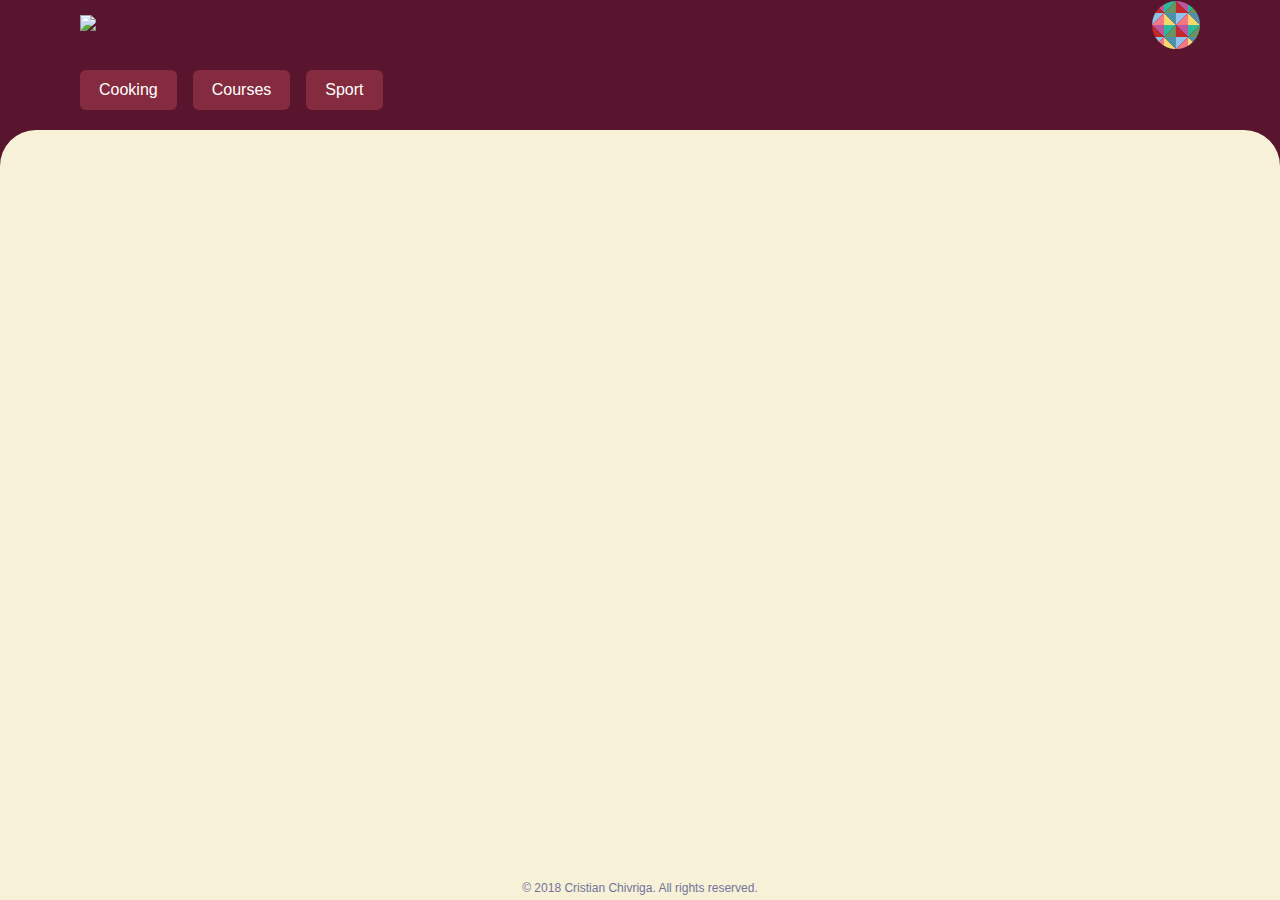
==== views/main.html @ 91708dda "new visuals" ====
<!DOCTYPE html>
<html lang="en">
<head>
    <meta charset="UTF-8">
    <title>To-Do</title>
    <link href="./../public/styles/main.css" rel="stylesheet" type="text/css">
</head>
<body>
<section class="room">
    <div class="header">
        <div class="toolbar">
            <div class="logo">
                <a href="#Home">
                    <img src="./../public/assets/logo_white.svg">
                </a>
            </div>
            <div class="menu">
                <img class="account" src="../public/assets/icons/account.svg">
            </div>
        </div>
        <div class="bookmarks">
            <div class="bookmark">Cooking</div>
            <div class="bookmark">Courses</div>
            <div class="bookmark">Sport</div>
        </div>
    </div>
    <div class="studio">
    </div>
    <div class="footer">
        <p>© 2018 Cristian Chivriga. All rights reserved.</p>
    </div>
</section>
<section class="settings">
    <div class="settings_header">
        <div class="settings_account">
            <img class="account_image" src="../public/assets/icons/account.svg"/>
            <p class="account_name">Cristian Chivriga</p>
        </div>
        <img class="settings_back" src="../public/assets/icons/cancel.svg">
    </div>
    <div class="settings_details">
        <a class="setting" href="#settings">
            <img src="../public/assets/icons/settings.svg">
            <p>Settings</p>
        </a>
        <a class="setting" href="#preferences">
            <img src="../public/assets/icons/preferences.svg">
            <p>Preferences</p>
        </a>
    </div>
</section>
<script src="./../public/scripts/script.js" type="text/javascript"></script>
</body>
</html>
---- public/styles/main.css ----
* {
    margin: 0;
    padding: 0;
    box-sizing: border-box;
    font-family: "Brandon Grotesque Medium", "Roboto", sans-serif;

}

a {
    text-decoration: none;
}

html, body {
    height: 100%;
    width: 100%;
    overflow: hidden;
}

body {
    background-color: #59152D;
    display: flex;
    flex-direction: column;
}

.room {
    display: flex;
    justify-content: center;
    align-items: center;
    flex-direction: column;
    height: 100%;
}

/* Header Styling */
.header {
    background-color: #59152D;
    width: 100%;
    display: flex;
    justify-content: center;
    align-items: center;
    flex-direction: column;
}

.toolbar {
    width: 100%;
    display: flex;
    justify-content: space-between;
    align-items: center;
    flex-direction: row;
}

.logo {
    margin: 15px 40px 15px 80px;
}

.logo > * > img {
    height: 84px;
    width: auto;
}

.menu {
    margin-right: 80px;
    display: flex;
    justify-content: space-between;
    align-items: center;
    flex-direction: row;
}

.menu > img {
    height: 48px;
    width: auto;
}

.bookmarks {
    padding: 20px 72px;
    width: 100%;
    display: flex;
    justify-content: flex-start;
    align-items: center;
    flex-direction: row;
}

.bookmark {
    margin: 0 8px;
    display: flex;
    justify-content: center;
    align-items: center;
    background-color: #852B40;
    border-radius: 6px;
    padding: 11px 19px;
    color: white;
}

/* Welcoming Styling */
.studio {
    border-radius: 36px 36px 0 0;
    width: 100%;
    display: flex;
    justify-content: center;
    align-items: center;
    flex-direction: row;
    flex: 1;
    background-color: #F7F1D8;
}


/* Footer Styling */
.footer {
    width: 100%;
    background-color: #F7F1D8;
}

.footer > p {
    text-align: center;
    margin: 5px 0;
    font-size: 12px;
    color: #73739B;
}

/* Settings Menu */
.settings {
    position: absolute;
    display: flex;
    justify-content: center;
    align-items: center;
    flex-direction: column;
    z-index: 1;
    padding: 40px 40px 0 40px;
    background-color: #852B40;
    left: 100%;
    width: 25%;
    height: 100%;
}

.settings > * {
    margin: 16px 0;
}

.slide_left_in {
    animation: slide_left_out 0.3s forwards ease-out;
}

.slide_left_out {
    animation: slide_left_in 0.3s forwards ease-in;
}

@keyframes slide_left_out {
    0% {
        transform: translate(0, 0);
    }
    100% {
        transform: translate(-100%, 0);
    }
}

@keyframes slide_left_in {
    0% {
        transform: translate(-100%, 0);
    }
    100% {
        transform: translate(0, 0);
    }
}

.settings_header {
    display: flex;
    justify-content: center;
    align-items: center;
    flex-direction: row;
}

.settings_account {
    display: flex;
    justify-content: center;
    align-items: center;
    flex-direction: column;
}

.settings_account > * {
    margin: 12px 0;
}

.account_name {
    display: flex;
    font-size: 24px;
    color: #FFFFFF;
}

.account_image {
    margin: 0 15px;
    width: 60px;
    height: auto;
}

.account_image {
    width: 64px;
    height: auto;
}

.account_image:hover {
    transform: scale(1.15);
}

.settings_back {
    position: absolute;
    top: 0;
    left: 100%;
    transform: translate(-200%, 100%);
    width: 20px;
    height: auto;
}

.settings_back:hover {
    transform: translate(-200%, 100%) scale(1.15);
}

.settings_details {
    display: flex;
    flex: 1;
    flex-direction: column;
    justify-content: flex-start;
    align-items: flex-start;
    width: 100%;
}

.setting {
    display: flex;
    flex-direction: row;
    justify-content: center;
    align-items: center;
    margin: 16px 0;
}

.settings_details > a > img {
    margin-right: 8px;
    width: 20px;
    height: auto;
}

.settings_details > a > img:hover {
    transform: scale(1.15);
}

.settings_details > a > p {
    font-size: 18px;
    color: #FFFFFF;
}
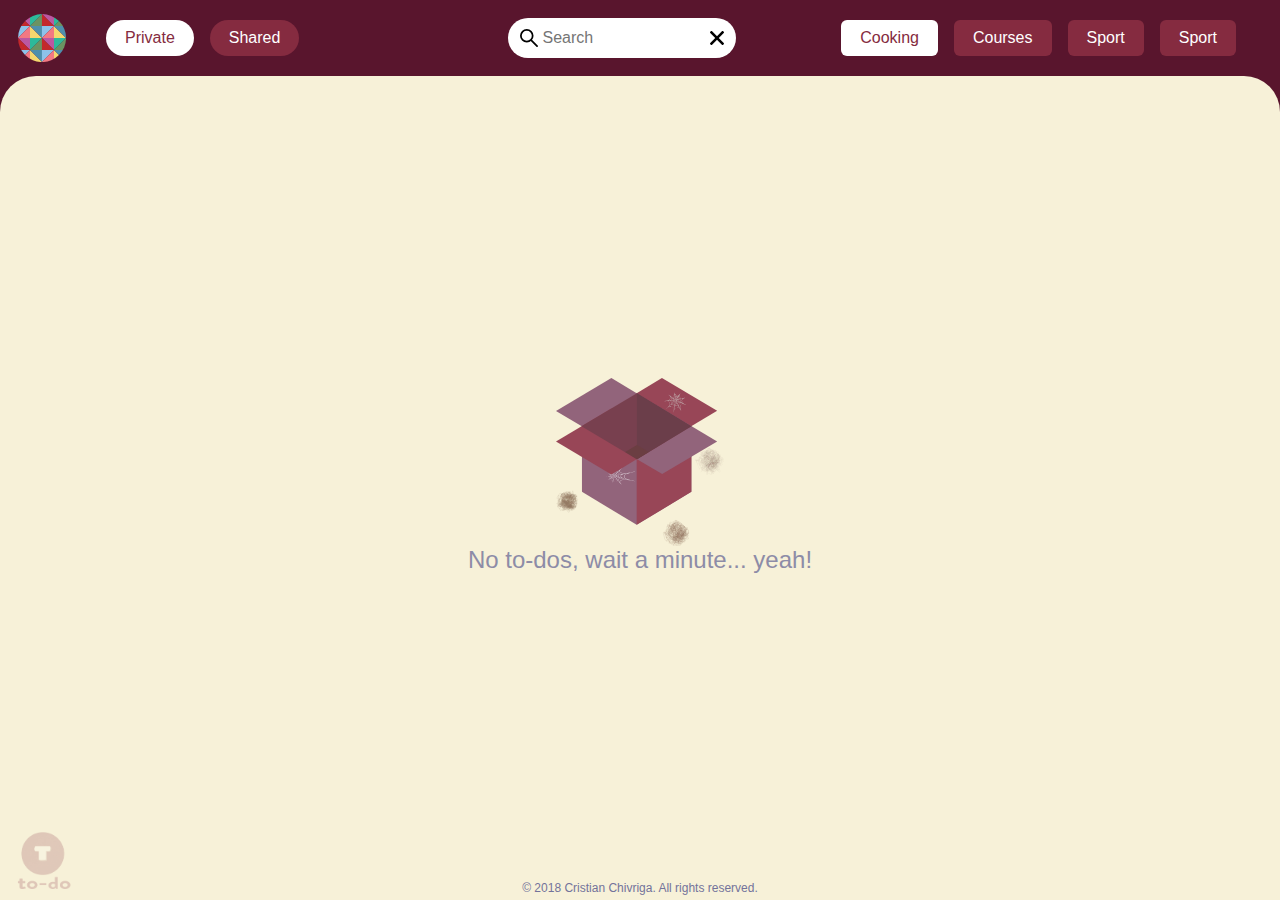
==== commit bf858166: "new visuals, ready for scripting" ====
--- a/views/main.html
+++ b/views/main.html
@@ -4,27 +4,57 @@
     <meta charset="UTF-8">
     <title>To-Do</title>
     <link href="./../public/styles/main.css" rel="stylesheet" type="text/css">
+
+    <link rel="apple-touch-icon" sizes="57x57" href="./../public/assets/favicon/apple-icon-57x57.png">
+    <link rel="apple-touch-icon" sizes="60x60" href="./../public/assets/favicon/apple-icon-60x60.png">
+    <link rel="apple-touch-icon" sizes="72x72" href="./../public/assets/favicon/apple-icon-72x72.png">
+    <link rel="apple-touch-icon" sizes="76x76" href="./../public/assets/favicon/apple-icon-76x76.png">
+    <link rel="apple-touch-icon" sizes="114x114" href="./../public/assets/favicon/apple-icon-114x114.png">
+    <link rel="apple-touch-icon" sizes="120x120" href="./../public/assets/favicon/apple-icon-120x120.png">
+    <link rel="apple-touch-icon" sizes="144x144" href="./../public/assets/favicon/apple-icon-144x144.png">
+    <link rel="apple-touch-icon" sizes="152x152" href="./../public/assets/favicon/apple-icon-152x152.png">
+    <link rel="apple-touch-icon" sizes="180x180" href="./../public/assets/favicon/apple-icon-180x180.png">
+    <link rel="icon" type="image/png" sizes="192x192"  href="./../public/assets/favicon/android-icon-192x192.png">
+    <link rel="icon" type="image/png" sizes="32x32" href="./../public/assets/favicon/favicon-32x32.png">
+    <link rel="icon" type="image/png" sizes="96x96" href="./../public/assets/favicon/favicon-96x96.png">
+    <link rel="icon" type="image/png" sizes="16x16" href="./../public/assets/favicon/favicon-16x16.png">
+    <link rel="manifest" href="./../public/assets/favicon/manifest.json">
+    <meta name="msapplication-TileColor" content="#ffffff">
+    <meta name="msapplication-TileImage" content="./../ms-icon-144x144.png">
+    <meta name="theme-color" content="#ffffff">
 </head>
 <body>
 <section class="room">
     <div class="header">
         <div class="toolbar">
-            <div class="logo">
-                <a href="#Home">
-                    <img src="./../public/assets/logo_white.svg">
-                </a>
-            </div>
-            <div class="menu">
-                <img class="account" src="../public/assets/icons/account.svg">
+            <img class="account" src="../public/assets/icons/account.svg">
+            <div class="options">
+                <div class="option active">Private</div>
+                <div class="option">Shared</div>
             </div>
         </div>
+        <div class="search_container">
+            <input class="search" type="text" placeholder="Search">
+            <img class="lens" src="./../public/assets/icons/lens.svg"/>
+            <img class="clear" src="./../public/assets/icons/cancel_black.svg"/>
+        </div>
         <div class="bookmarks">
-            <div class="bookmark">Cooking</div>
+            <div class="bookmark active">Cooking</div>
             <div class="bookmark">Courses</div>
+            <div class="bookmark">Sport</div>
             <div class="bookmark">Sport</div>
         </div>
     </div>
     <div class="studio">
+        <div class="logo">
+            <a href="#Home">
+                <img src="./../public/assets/logo.png">
+            </a>
+        </div>
+        <div class="empty">
+            <img src="./../public/assets/package.svg">
+            <p class="empty_text">No to-dos, wait a minute... yeah!</p>
+        </div>
     </div>
     <div class="footer">
         <p>© 2018 Cristian Chivriga. All rights reserved.</p>
--- a/public/styles/main.css
+++ b/public/styles/main.css
@@ -4,6 +4,9 @@
     box-sizing: border-box;
     font-family: "Brandon Grotesque Medium", "Roboto", sans-serif;
 
+    -moz-user-select: none;
+    -webkit-user-select: none;
+    user-select: none;
 }
 
 a {
@@ -35,46 +38,98 @@
     background-color: #59152D;
     width: 100%;
     display: flex;
-    justify-content: center;
-    align-items: center;
-    flex-direction: column;
+    justify-content: space-around;
+    align-items: center;
+    flex-direction: row;
+}
+
+.header > * {
+    margin: 0 18px;
 }
 
 .toolbar {
-    width: 100%;
-    display: flex;
-    justify-content: space-between;
-    align-items: center;
-    flex-direction: row;
-}
-
-.logo {
-    margin: 15px 40px 15px 80px;
-}
-
-.logo > * > img {
-    height: 84px;
-    width: auto;
-}
-
-.menu {
-    margin-right: 80px;
-    display: flex;
-    justify-content: space-between;
-    align-items: center;
-    flex-direction: row;
-}
-
-.menu > img {
+    flex: 2;
+    display: flex;
+    justify-content: center;
+    align-items: center;
+    flex-direction: row;
+}
+
+.account {
+    margin-right: 16px;
     height: 48px;
     width: auto;
 }
 
+.options {
+    margin-left: 16px;
+    width: 100%;
+    display: flex;
+    justify-content: flex-start;
+    align-items: center;
+    flex-direction: row;
+}
+
+.option {
+    margin: 0 8px;
+    display: flex;
+    justify-content: center;
+    align-items: center;
+    background-color: #852B40;
+    border-radius: 50px;
+    padding: 9px 19px;
+    color: white;
+}
+
+.active {
+    background-color: #FFFFFF !important;
+    color: #852B40 !important;
+}
+
+.search_container {
+    position: relative;
+    flex: 1;
+    display: flex;
+    justify-content: center;
+    align-items: center;
+    flex-direction: row;
+}
+
+.search {
+    padding: 0 15%;
+    width: 100%;
+    border: none;
+    background-color: #ffffff;
+    height: 40px;
+    border-radius: 20px;
+    font-family: "Roboto", sans-serif;
+    font-size: 16px;
+}
+
+.search:focus {
+    outline: none;
+}
+
+.lens {
+    position: absolute;
+    left: 5%;
+    height: auto;
+    width: 18px;
+}
+
+.clear {
+    position: absolute;
+    left: 95%;
+    height: auto;
+    width: 14px;
+    transform: translate(-100%, 0);
+}
+
 .bookmarks {
-    padding: 20px 72px;
-    width: 100%;
-    display: flex;
-    justify-content: flex-start;
+    flex: 2;
+    padding: 20px 18px;
+    display: flex;
+    justify-content: flex-end;
     align-items: center;
     flex-direction: row;
 }
@@ -86,12 +141,13 @@
     align-items: center;
     background-color: #852B40;
     border-radius: 6px;
-    padding: 11px 19px;
+    padding: 9px 19px;
     color: white;
 }
 
 /* Welcoming Styling */
 .studio {
+    position: relative;
     border-radius: 36px 36px 0 0;
     width: 100%;
     display: flex;
@@ -102,6 +158,41 @@
     background-color: #F7F1D8;
 }
 
+.logo {
+    position: absolute;
+    left: 0;
+    top: 100%;
+    transform: translate(25%, -75%);
+}
+
+.logo > * > img {
+    height: 64px;
+    width: auto;
+    opacity: 0.2;
+}
+
+.empty {
+    display: flex;
+    justify-content: center;
+    align-items: center;
+    flex-direction: column;
+    position: absolute;
+    left: 50%;
+    top: 50%;
+    transform: translate(-50%, -50%);
+}
+
+.empty > img {
+    height: 168px;
+    width: auto;
+    opacity: 0.8;
+}
+
+.empty_text {
+    font-size: 24px;
+    color: #73739b;
+    opacity: 0.8;
+}
 
 /* Footer Styling */
 .footer {
@@ -126,7 +217,7 @@
     z-index: 1;
     padding: 40px 40px 0 40px;
     background-color: #852B40;
-    left: 100%;
+    transform: translate(-100%, 0);
     width: 25%;
     height: 100%;
 }
@@ -144,6 +235,15 @@
 }
 
 @keyframes slide_left_out {
+    0% {
+        transform: translate(-100%, 0);
+    }
+    100% {
+        transform: translate(0, 0);
+    }
+}
+
+@keyframes slide_left_in {
     0% {
         transform: translate(0, 0);
     }
@@ -152,15 +252,6 @@
     }
 }
 
-@keyframes slide_left_in {
-    0% {
-        transform: translate(-100%, 0);
-    }
-    100% {
-        transform: translate(0, 0);
-    }
-}
-
 .settings_header {
     display: flex;
     justify-content: center;
@@ -196,7 +287,7 @@
     height: auto;
 }
 
-.account_image:hover {
+.account_image:hover, .account:hover {
     transform: scale(1.15);
 }
 
@@ -230,17 +321,17 @@
     margin: 16px 0;
 }
 
+.setting:hover {
+    transform: scale(1.15);
+}
+
 .settings_details > a > img {
     margin-right: 8px;
     width: 20px;
     height: auto;
 }
 
-.settings_details > a > img:hover {
-    transform: scale(1.15);
-}
-
 .settings_details > a > p {
     font-size: 18px;
     color: #FFFFFF;
-}+}
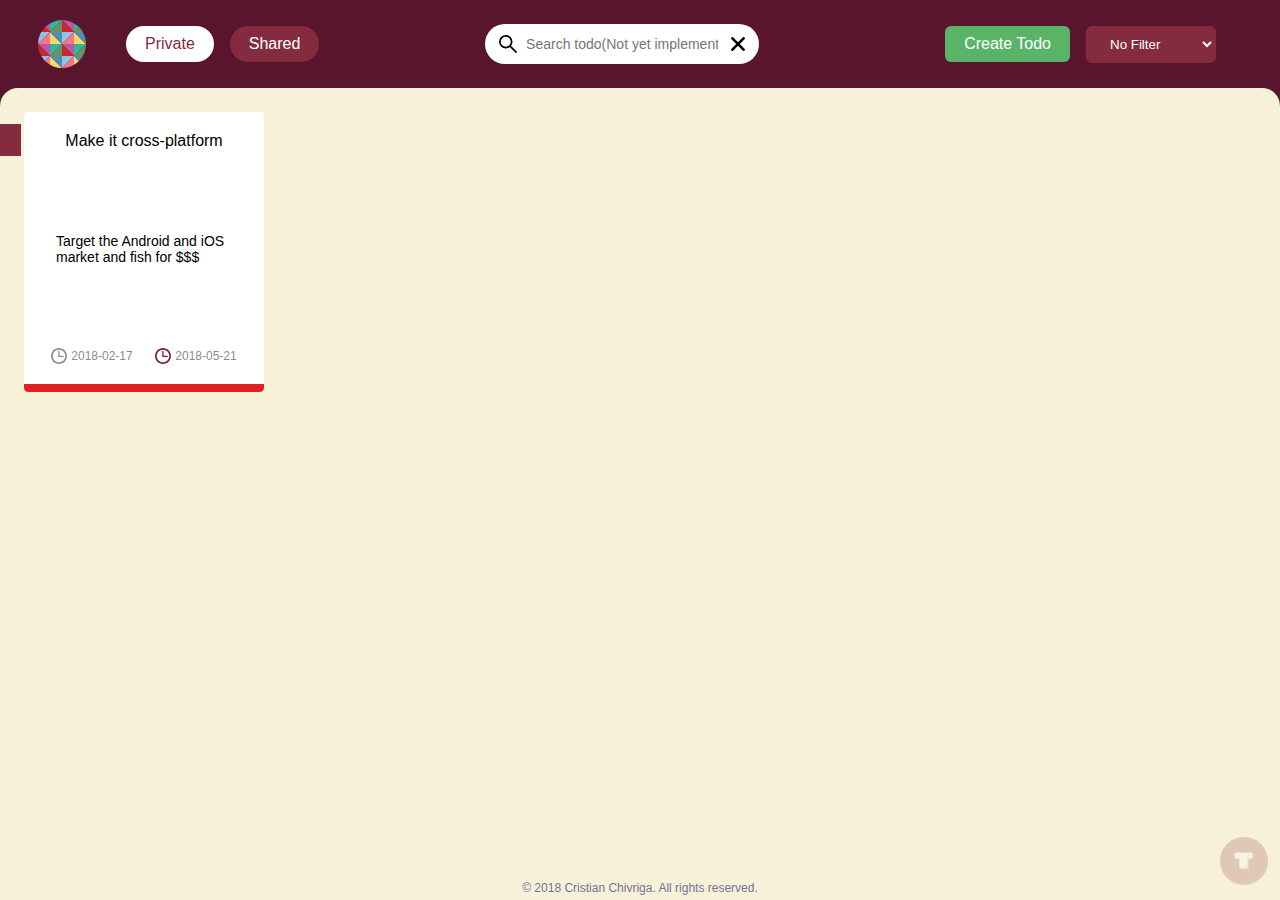
==== commit 317ce202: "most of functionalities done" ====
--- a/views/main.html
+++ b/views/main.html
@@ -27,28 +27,149 @@
 <section class="room">
     <div class="header">
         <div class="toolbar">
-            <img class="account" src="../public/assets/icons/account.svg">
-            <div class="options">
-                <div class="option active">Private</div>
-                <div class="option">Shared</div>
+            <div class="toolbar_set">
+                <img class="account" src="../public/assets/icons/account.svg">
+                <div class="options">
+                    <div class="option active">Private</div>
+                    <div class="option">Shared</div>
+                </div>
             </div>
         </div>
         <div class="search_container">
-            <input class="search" type="text" placeholder="Search">
+            <input class="search" type="text" placeholder="Search todo(Not yet implemented)">
             <img class="lens" src="./../public/assets/icons/lens.svg"/>
             <img class="clear" src="./../public/assets/icons/cancel_black.svg"/>
         </div>
         <div class="bookmarks">
-            <div class="bookmark active">Cooking</div>
-            <div class="bookmark">Courses</div>
-            <div class="bookmark">Sport</div>
-            <div class="bookmark">Sport</div>
+            <div class="bookmark todo_action">
+                Create Todo
+            </div>
+            <select class="bookmark todo_filter">
+                <option value="nothing">No Filter</option>
+                <option value="date">Date Filter</option>
+                <option value="title">Title Filter</option>
+                <option value="done">Done Filter</option>
+                <option value="doing">Doing Filter</option>
+                <option value="todo">Todo Filter</option>
+            </select>
         </div>
     </div>
     <div class="studio">
+        <div class="workspace"></div>
+
+        <div class="task">
+            <div class="task_container">
+                <div class="task_header">
+                    <p class="task_title"></p>
+                </div>
+                <div class="task_container">
+                    <p class="task_description"></p>
+                </div>
+                <div class="task_timetable">
+                    <div class="timetable">
+                        <img src="./../public/assets/icons/clock_gray.svg"/>
+                        <p class="creation"></p>
+                    </div>
+                    <div class="timetable">
+                        <img src="./../public/assets/icons/clock_accent.svg"/>
+                        <p class="deadline"></p>
+                    </div>
+                </div>
+            </div>
+            <div class="task_progressbar"></div>
+            <div class="task_overlay">
+                <p>Edit</p>
+            </div>
+        </div>
+
+        <div class="form">
+            <div class="form_header">
+                <p id="form_mode">Edit Mode</p>
+            </div>
+            <div class="form_details">
+
+                <label for="title">Title</label>
+                <input type="text" id="title" placeholder="Title">
+
+                <label for="description">Description</label>
+                <textarea id="description" placeholder="Description"></textarea>
+
+                <div class="form_dates">
+                    <div class="form_date">
+                        <label for="creation">Creation</label>
+                        <div class="form_date_container">
+                            <img class="creation_calendar" src="./../public/assets/icons/calendar_closed.svg"/>
+                            <p id="creation">yyyy-mm-dd</p>
+                        </div>
+                    </div>
+
+                    <div class="form_date">
+                        <label for="deadline">Deadline</label>
+                        <div class="form_date_container">
+                            <img class="deadline_calendar" src="./../public/assets/icons/calendar.svg"/>
+                            <p id="deadline">yyyy-mm-dd</p>
+                        </div>
+
+                        <div class="calendar">
+                            <div class="calendar_my">
+                                <img class="calendar_back" src="./../public/assets/icons/left-arrow.svg">
+                                <p class="calendar_header">May 2018</p>
+                                <img class="calendar_next" src="./../public/assets/icons/right-arrow.svg">
+                            </div>
+                            <div class="calendar_d">
+                                <div class="calendar_df">
+                                    <p class="day_f">S</p>
+                                    <p class="day_f">M</p>
+                                    <p class="day_f">T</p>
+                                    <p class="day_f">W</p>
+                                    <p class="day_f">T</p>
+                                    <p class="day_f">F</p>
+                                    <p class="day_f">S</p>
+                                </div>
+                                <div class="calendar_dn"></div>
+                            </div>
+                        </div>
+                    </div>
+                </div>
+
+                <div class="form_options">
+                    <div class="form_option">
+                        <label for="status">Status</label>
+                        <select id="status" >
+                            <option>TODO</option>
+                            <option>DOING</option>
+                            <option>DONE</option>
+                        </select>
+                    </div>
+
+                    <div class="form_option_divider"></div>
+
+                    <div class="form_option">
+                        <label for="people">People</label>
+                        <div class="form_add">
+                            <select id="people"></select>
+                            <img class="add_person" src="./../public/assets/icons/add.svg"/>
+                        </div>
+                    </div>
+                </div>
+
+                <div class="people"></div>
+
+            </div>
+            <div class="form_action">
+                <div class="actions">
+                    <button class="delete">Delete</button>
+                </div>
+                <div class="actions ">
+                    <button class="update">Update</button>
+                    <button class="create">Create</button>
+                </div>
+            </div>
+            <img class="form_close" src="../public/assets/icons/cancel.svg">
+        </div>
         <div class="logo">
             <a href="#Home">
-                <img src="./../public/assets/logo.png">
+                <img src="./../public/assets/logo_circular.png">
             </a>
         </div>
         <div class="empty">
@@ -64,7 +185,8 @@
     <div class="settings_header">
         <div class="settings_account">
             <img class="account_image" src="../public/assets/icons/account.svg"/>
-            <p class="account_name">Cristian Chivriga</p>
+            <input class="account_name" type="text">
+            <input class="account_email" type="text">
         </div>
         <img class="settings_back" src="../public/assets/icons/cancel.svg">
     </div>
--- a/public/styles/main.css
+++ b/public/styles/main.css
@@ -14,9 +14,9 @@
 }
 
 html, body {
-    height: 100%;
-    width: 100%;
-    overflow: hidden;
+    height:100%;
+    width: 100%;
+    overflow-x: hidden;
 }
 
 body {
@@ -26,15 +26,16 @@
 }
 
 .room {
-    display: flex;
-    justify-content: center;
-    align-items: center;
-    flex-direction: column;
-    height: 100%;
+    flex: 1;
+    display: flex;
+    justify-content: center;
+    align-items: center;
+    flex-direction: column;
 }
 
 /* Header Styling */
 .header {
+    padding: 20px;
     background-color: #59152D;
     width: 100%;
     display: flex;
@@ -48,7 +49,14 @@
 }
 
 .toolbar {
-    flex: 2;
+    flex: 3;
+    display: flex;
+    justify-content: space-between;
+    align-items: center;
+    flex-direction: row;
+}
+
+.toolbar_set {
     display: flex;
     justify-content: center;
     align-items: center;
@@ -56,6 +64,7 @@
 }
 
 .account {
+    cursor: pointer;
     margin-right: 16px;
     height: 48px;
     width: auto;
@@ -71,6 +80,7 @@
 }
 
 .option {
+    cursor: pointer;
     margin: 0 8px;
     display: flex;
     justify-content: center;
@@ -86,9 +96,25 @@
     color: #852B40 !important;
 }
 
+.todo_action {
+    background-color: #5ab467 !important;
+}
+
+.todo_action:hover {
+    background-color: #49b256 !important;
+    color: white !important;
+}
+
+.todo_filter {
+    width: 130px;
+    height: 100%;
+    display: inline-block;
+    padding: 9px 19px;
+}
+
 .search_container {
     position: relative;
-    flex: 1;
+    flex: 2;
     display: flex;
     justify-content: center;
     align-items: center;
@@ -103,7 +129,7 @@
     height: 40px;
     border-radius: 20px;
     font-family: "Roboto", sans-serif;
-    font-size: 16px;
+    font-size: 14px;
 }
 
 .search:focus {
@@ -126,8 +152,8 @@
 }
 
 .bookmarks {
-    flex: 2;
-    padding: 20px 18px;
+    flex: 3;
+    padding: 0 18px;
     display: flex;
     justify-content: flex-end;
     align-items: center;
@@ -145,34 +171,542 @@
     color: white;
 }
 
+.bookmark:hover {
+    background-color: white;
+    color: #852B40;
+}
+
 /* Welcoming Styling */
 .studio {
     position: relative;
-    border-radius: 36px 36px 0 0;
-    width: 100%;
-    display: flex;
-    justify-content: center;
-    align-items: center;
-    flex-direction: row;
+    border-radius: 18px 18px 0 0;
+    width: 100%;
+    display: flex;
+    justify-content: center;
+    align-items: center;
+    flex-direction: column;
     flex: 1;
     background-color: #F7F1D8;
 }
 
+.workspace {
+    position: absolute;
+    padding: 16px;
+    display: flex;
+    flex: 1;
+    width: 100%;
+    height: 100%;
+    justify-content: flex-start;
+    align-items: flex-start;
+    flex-wrap: wrap;
+    overflow: auto;
+}
+
+/* Task Styling */
+.task {
+    cursor: pointer;
+    overflow: hidden;
+    position: relative;
+    margin: 8px;
+    width: 240px;
+    height: 280px;
+    border-radius: 4px;
+    background-color: white;
+    display: none;
+    justify-content: center;
+    flex-direction: column;
+}
+
+.task:hover .task_overlay {
+    height: 100%;
+    top: 0;
+    background-color: #852B40;
+    overflow: visible;
+}
+
+.task_container {
+    padding: 16px;
+    display: flex;
+    flex: 1;
+    justify-content: center;
+    align-items: center;
+    flex-direction: column;
+}
+
+.task_container > * {
+    margin: 4px 0;
+    white-space: pre-wrap;
+    overflow: hidden;
+}
+
+.task_timetable {
+    width: 100%;
+    display: flex;
+    justify-content: space-around;
+    align-items: center;
+    flex-direction: row;
+}
+
+.task_header {
+    display: flex;
+    justify-content: center;
+    align-items: center;
+    flex-direction: row;
+}
+
+.task_title {
+    text-align: center;
+    font-size: 16px;
+}
+
+::-webkit-scrollbar {
+    display: none;
+}
+
+.task_container {
+    display: flex;
+    flex: 1;
+    justify-content: center;
+    align-items: center;
+}
+
+.task_container > * {
+    margin: 4px 0;
+}
+
+.task_container > p {
+    font-size: 14px;
+}
+
+.timetable {
+    flex: 1;
+    display: flex;
+    justify-content: center;
+    align-items: center;
+    flex-direction: row;
+}
+
+.timetable > img {
+    height: 16px;
+    width: auto;
+}
+
+.timetable > * {
+    margin: 0 2px;
+}
+
+.timetable > p {
+    font-size: 12px;
+    color: #8C8C8C;
+}
+
+.task_progressbar {
+    width: 50%;
+    height: 8px;
+    background-color: #852B40;
+    border-radius: 0 0 0 4px;
+}
+
+.task_overlay {
+    overflow: hidden;
+    position: absolute;
+    top: 100%;
+    height: 0;
+    width: 100%;
+    display: flex;
+    justify-content: center;
+    align-items: center;
+    flex-direction: column;
+}
+
+.task_overlay > p {
+    font-size: 28px;
+    color: white;
+    opacity: 0.8;
+}
+
+/* Form task Styling */
+.form {
+    display: none;
+    background-color: #59152D;
+    z-index: 1;
+    position: absolute;
+    width: 480px;
+    height: 600px;
+    border-radius: 4px;
+    justify-content: center;
+    align-items: center;
+    flex-direction: column;
+    padding: 16px 32px;
+}
+
+.form_header {
+    padding: 8px 0;
+    width: 100%;
+    display: flex;
+    justify-content: center;
+    align-items: center;
+    flex-direction: column;
+}
+
+.form_header > p {
+    font-size: 24px;
+    color: white;
+}
+
+.form_details {
+    width: 100%;
+    display: flex;
+    flex: 1;
+    justify-content: flex-start;
+    align-items: flex-start;
+    flex-direction: column;
+}
+
+.form_details > * {
+    margin-bottom: 16px;
+}
+
+label {
+    margin-bottom: 4px !important;
+    color: white;
+}
+
+.form_details > input {
+    outline: none;
+    padding: 0 8px;
+    border: 1px solid #852B40;
+    border-radius: 4px;
+    width: 100%;
+    height: 40px;
+    color: #000000;
+}
+
+textarea {
+    min-width: 100%;
+    max-width: 100%;
+    outline: none;
+    height: 96px;
+    padding: 8px;
+    border: 1px solid #852B40;
+    border-radius: 4px;
+    width: 100%;
+    color: #000000;
+}
+
+.form_dates {
+    width: 100%;
+    display: flex;
+    justify-content: flex-start;
+    align-items: center;
+    flex-direction: row;
+}
+
+.form_date {
+    position: relative;
+    display: flex;
+    flex: 1;
+    justify-content: center;
+    align-items: flex-start;
+    flex-direction: column;
+}
+
+.form_date_container {
+    display: flex;
+    justify-content: center;
+    align-items: center;
+    flex-direction: row;
+}
+
+.form_date_container > img {
+    width: 16px;
+    height: auto;
+}
+
+.form_date_container:nth-last-of-type(2) {
+    cursor: pointer;
+}
+
+.form_date_container > p {
+    margin: 0 4px;
+    color: white;
+}
+
+.calendar {
+    z-index: 1;
+    position: absolute;
+    display: none;
+    justify-content: center;
+    align-items: center;
+    flex-direction: column;
+    width: 200px;
+    height: 180px;
+    top: 100%;
+}
+
+.calendar_my {
+    padding: 0 8px;
+    width: 100%;
+    background-color: #5ab467;
+    display: flex;
+    flex: 2;
+    justify-content: space-between;
+    align-items: center;
+    flex-direction: row;
+}
+
+.calendar_my > img {
+    width: 12px;
+    height: auto;
+}
+
+.calendar_my > p {
+    color: white;
+}
+
+.calendar_d {
+    width: 100%;
+    background-color: white;
+    display: flex;
+    flex: 7;
+    justify-content: center;
+    align-items: center;
+    flex-direction: column;
+}
+
+.calendar_df {
+    padding: 8px 16px;
+    width: 100%;
+    display: flex;
+    justify-content: center;
+    align-items: center;
+    flex-direction: row;
+}
+
+.calendar_df > p {
+    font-size: 12px;
+    width: calc(100%/7.0);
+    text-align: center;
+}
+
+.calendar_dn {
+    padding: 4px 16px 8px 16px;
+    width: 100%;
+    display: flex;
+    flex: 1;
+    justify-content: flex-start;
+    align-items: flex-start;
+    align-content: flex-start;
+    flex-direction: row;
+    flex-wrap: wrap;
+    flex-flow: row wrap;
+}
+
+.calendar_dn > p {
+    display: flex;
+    align-items: center;
+    justify-content: center;
+    border-radius: 4px;
+    width: calc(100%/7);
+    height: calc(100%/5);
+    font-size: 10px;
+}
+
+.selectable:hover {
+    background-color: #5ab467;
+}
+
+/* Select and Options for status and people */
+.form_options  {
+    width: 100%;
+    display: flex;
+    justify-content: flex-start;
+    align-items: center;
+    flex-direction: row;
+}
+
+.form_option {
+    display: flex;
+    justify-content: center;
+    align-items: flex-start;
+    flex-direction: column;
+}
+
+.form_option_divider {
+    background-color: white;
+    margin: 0 16px;
+    width: 1px;
+    height: 40px;
+}
+
+.form_add {
+    display: flex;
+    justify-content: center;
+    align-items: center;
+    flex-direction: row;
+}
+
+.add_person {
+    margin: 0 8px;
+    width: 16px;
+    height: auto;
+}
+
+.add_person:hover {
+    transform: scale(1.15);
+}
+
+select {
+    outline: none;
+    height: 36px;
+    width: 72px;
+    border: 1px solid #852B40;
+    border-radius: 4px;
+    color: #000000;
+}
+
+/* People */
+.people {
+    width: 100%;
+    display: flex;
+    flex: 1;
+    justify-content: flex-start;
+    align-items: flex-start;
+    flex-direction: row;
+    flex-wrap: wrap;
+    overflow: auto;
+}
+
+.person {
+    position: relative;
+    overflow: hidden;
+    margin: 4px;
+    height: auto;
+    display: flex;
+    background-color: #5ab467;
+    border-radius: 4px;
+    color: white;
+}
+
+.person > p {
+    padding: 4px 8px;
+}
+
+.person:hover .person_overlay {
+    height: 100%;
+    top: 0;
+    background-color: #852B40;
+    overflow: visible;
+}
+
+.person_overlay {
+    height: 100%;
+    top: 100%;
+    overflow: hidden;
+    position: absolute;
+    width: 100%;
+    display: flex;
+    justify-content: center;
+    align-items: center;
+    flex-direction: column;
+}
+
+.person_overlay > p {
+    transform: scale(1.25, 1.0);
+    font-size: 14px;
+    color: white;
+    opacity: 0.8;
+}
+
+/* Button Actions */
+.form_action {
+    width: 100%;
+    display: flex;
+    justify-content: space-between;
+    align-items: center;
+    flex-direction: row;
+}
+
+.actions {
+    display: flex;
+    justify-content: center;
+    align-items: center;
+    flex-direction: row;
+}
+
+button {
+    border-radius: 4px;
+    width: 96px;
+    height: 36px;
+}
+
+.create {
+    margin-left: 4px;
+    border: none;
+    background-color: white;
+    color: #000000;
+}
+
+.create:hover {
+    background-color: #5ab467;
+    color: white;
+}
+
+.update {
+    margin-right: 4px;
+    background: transparent;
+    border: 2px solid white;
+    color: white;
+}
+
+.update:hover {
+    background: white;
+    color: #000000;
+}
+
+.delete {
+    border: none;
+    background-color: white;
+    opacity: 0.6;
+    color: #852B40;
+}
+
+.delete:hover {
+    opacity: 1.0;
+}
+
+.form_close {
+    cursor: pointer;
+    z-index: 2;
+    position: absolute;
+    top: 0;
+    left: 100%;
+    transform: translate(-200%, 100%);
+    width: 16px;
+    height: auto;
+    padding: 0;
+}
+
+.form_close:hover {
+    transform: translate(-200%, 100%) scale(1.15);
+}
+
+/* Rest of workspace Styling */
 .logo {
     position: absolute;
-    left: 0;
+    left: 100%;
     top: 100%;
-    transform: translate(25%, -75%);
+    transform: translate(-125%, -75%);
 }
 
 .logo > * > img {
-    height: 64px;
+    height: 48px;
     width: auto;
     opacity: 0.2;
 }
 
 .empty {
-    display: flex;
+    display: none;
     justify-content: center;
     align-items: center;
     flex-direction: column;
@@ -266,23 +800,9 @@
     flex-direction: column;
 }
 
-.settings_account > * {
-    margin: 12px 0;
-}
-
-.account_name {
-    display: flex;
-    font-size: 24px;
-    color: #FFFFFF;
-}
-
 .account_image {
-    margin: 0 15px;
-    width: 60px;
-    height: auto;
-}
-
-.account_image {
+    margin-bottom: 4px;
+    cursor: pointer;
     width: 64px;
     height: auto;
 }
@@ -291,7 +811,30 @@
     transform: scale(1.15);
 }
 
+.settings_account > input:focus {
+    outline: none;
+}
+
+.account_name {
+    border: none;
+    background-color: #852B40;
+    text-align: center;
+    display: flex;
+    font-size: 28px;
+    color: #FFFFFF;
+}
+
+.account_email {
+    border: none;
+    background-color: #852B40;
+    text-align: center;
+    display: flex;
+    font-size: 14px;
+    color: #f7f1d8;
+}
+
 .settings_back {
+    cursor: pointer;
     position: absolute;
     top: 0;
     left: 100%;
@@ -314,10 +857,11 @@
 }
 
 .setting {
-    display: flex;
-    flex-direction: row;
-    justify-content: center;
-    align-items: center;
+    cursor: pointer;
+    display: flex;
+    justify-content: center;
+    align-items: center;
+    flex-direction: row;
     margin: 16px 0;
 }
 
@@ -334,4 +878,4 @@
 .settings_details > a > p {
     font-size: 18px;
     color: #FFFFFF;
-}
+}